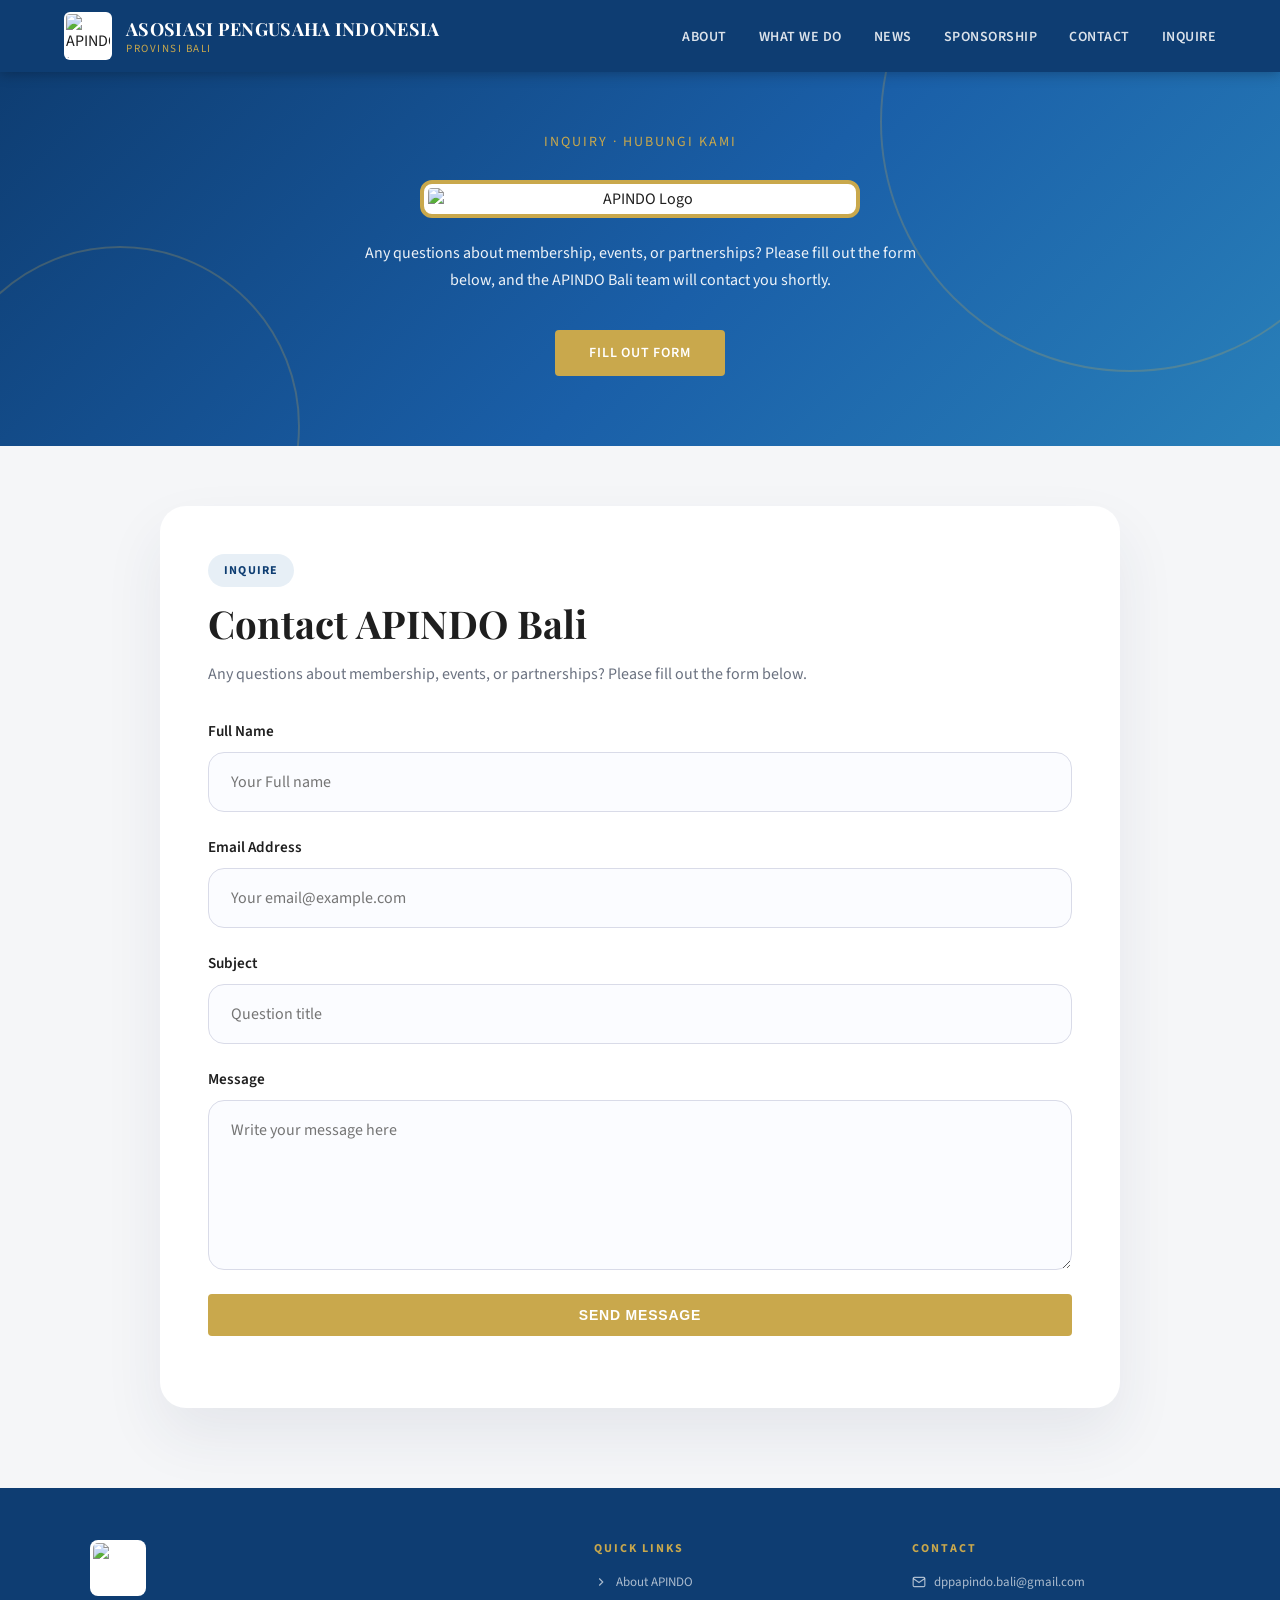
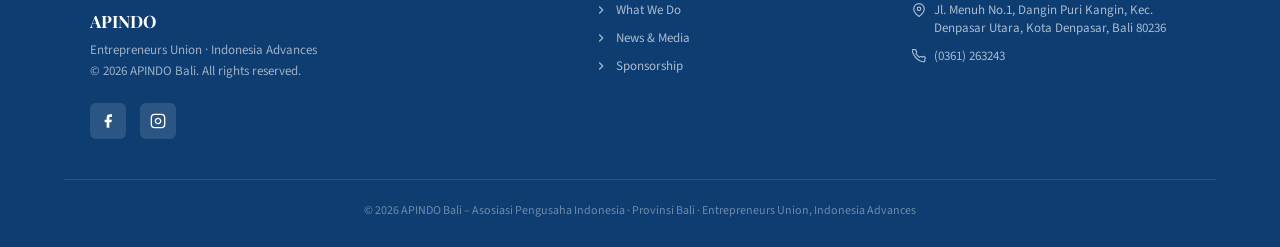
==== Inquire Page/index.html @ b88bbc5f "Copy pasted footers" ====
<!DOCTYPE html>
<html lang="id">
  <head>
    <meta charset="UTF-8" />
    <meta name="viewport" content="width=device-width, initial-scale=1.0" />
    <title>APINDO Inquiry</title>
    <link rel="preconnect" href="https://fonts.googleapis.com" />
    <link rel="preconnect" href="https://fonts.gstatic.com" crossorigin />
    <link href="https://fonts.googleapis.com/css2?family=Playfair+Display:wght@600;700&family=Source+Sans+3:wght@300;400;600&display=swap" rel="stylesheet" />
    <link rel="stylesheet" href="style.css" />
  </head>
  <body>
    <nav>
      <a href="../Landing Page/index.html" class="nav-logo">
        <img src="../Asset/logo.png" alt="APINDO Logo" class="logo-img" />
        <div class="nav-name">
          <span>ASOSIASI PENGUSAHA INDONESIA</span>
          <span>Provinsi Bali</span>
        </div>
      </a>

      <ul class="nav-links">
        <li><a href="../Landing Page/index.html#about">About</a></li>
        <li><a href="../Landing Page/index.html#what-we-do">What We Do</a></li>
        <li><a href="../Landing Page/index.html#news">News</a></li>
        <li><a href="../SponsorshipPage/index.html">Sponsorship</a></li>
        <li><a href="../Landing Page/index.html#contact">Contact</a></li>
        <li><a href="../Inquire Page/index.html">Inquire</a></li>
      </ul>

      <div class="hamburger" onclick="toggleMenu()" aria-label="Toggle menu">
        <span></span><span></span><span></span>
      </div>
    </nav>

    <div class="mobile-menu" id="mobileMenu">
      <a href="../Landing Page/index.html#about" onclick="toggleMenu()">About</a>
      <a href="../Landing Page/index.html#what-we-do" onclick="toggleMenu()">What We Do</a>
      <a href="../Landing Page/index.html#news" onclick="toggleMenu()">News</a>
      <a href="../SponsorshipPage/index.html" onclick="toggleMenu()">Sponsorship</a>
      <a href="#contact" onclick="toggleMenu()">Contact</a>
    </div>

    <section class="hero">
      <img src="../Asset/flower_corner.png" alt="" class="flower-corner flower-corner-top" />
      <img src="../Asset/flower_corner.png" alt="" class="flower-corner flower-corner-bottom" />

      <div class="hero-inner">
        <p class="tagline">Inquiry · Hubungi Kami</p>
        <img src="../Asset/fullLogo_whitebg.png" alt="APINDO Logo" class="hero-logo" />

        <p class="desc">
          Any questions about membership, events, or partnerships? Please fill out the form below,
          and the APINDO Bali team will contact you shortly.
        </p>

        <a href="#contact" class="btn btn-gold">Fill Out Form</a>
      </div>
    </section>

    <section class="contact-section" id="contact">
      <div class="contact-shell">
        <div class="contact-card">
          <p class="section-label">Inquire</p>
          <h2>Contact APINDO Bali</h2>
          <p class="intro">
            Any questions about membership, events, or partnerships? Please fill out the form below.
          </p>

          <form id="inquire-form" class="inquire-form" novalidate>
            <div class="field-row">
              <label for="full-name">Full Name</label>
              <input type="text" id="full-name" name="fullName" placeholder="Your Full name" required />
            </div>

            <div class="field-row">
              <label for="email">Email Address</label>
              <input type="email" id="email" name="email" placeholder="Your email@example.com" required />
            </div>

            <div class="field-row">
              <label for="subject">Subject</label>
              <input type="text" id="subject" name="subject" placeholder="Question title" required />
            </div>

            <div class="field-row">
              <label for="message">Message</label>
              <textarea id="message" name="message" placeholder="Write your message here" rows="6" required></textarea>
            </div>

            <button type="submit" class="btn btn-gold">Send Message</button>
            <p id="form-response" class="form-response" aria-live="polite"></p>
          </form>
        </div>
      </div>
    </section>

    <footer id="contact">
      <div class="footer-grid">
        <div class="footer-brand">
          <img src="../Asset/logo.png" alt="APINDO Logo" class="footer-logo" />
          <h3>APINDO</h3>
          <p>Entrepreneurs Union · Indonesia Advances<br />© 2026 APINDO Bali. All rights reserved.</p>
          <div class="footer-socials">
            <a class="social-btn" href="https://www.facebook.com/share/1De7yfZ5YW/?mibextid=wwXIfr" aria-label="Facebook">
              <svg width="16" height="16" fill="#fff" viewBox="0 0 24 24">
                <path d="M18 2h-3a5 5 0 00-5 5v3H7v4h3v8h4v-8h3l1-4h-4V7a1 1 0 011-1h3z"/>
              </svg>
            </a>
            <a class="social-btn" href="https://www.instagram.com/apindo_bali/" target="_blank" rel="noopener" aria-label="Instagram">
              <svg width="16" height="16" fill="none" stroke="#fff" stroke-width="2" viewBox="0 0 24 24">
                <rect x="2" y="2" width="20" height="20" rx="5" />
                <path d="M16 11.37A4 4 0 1112.63 8 4 4 0 0116 11.37z" />
                <line x1="17.5" y1="6.5" x2="17.51" y2="6.5" />
              </svg>
            </a>
          </div>
        </div>

        <div class="footer-col">
          <h4>Quick Links</h4>
          <ul>
            <li>
              <svg width="14" height="14" fill="none" stroke="currentColor" stroke-width="2" viewBox="0 0 24 24"><polyline points="9 18 15 12 9 6"/></svg>
              <a href="#about">About APINDO</a>
            </li>
            <li>
              <svg width="14" height="14" fill="none" stroke="currentColor" stroke-width="2" viewBox="0 0 24 24"><polyline points="9 18 15 12 9 6"/></svg>
              <a href="#what-we-do">What We Do</a>
            </li>
            <li>
              <svg width="14" height="14" fill="none" stroke="currentColor" stroke-width="2" viewBox="0 0 24 24"><polyline points="9 18 15 12 9 6"/></svg>
              <a href="#news">News & Media</a>
            </li>
            <li>
              <svg width="14" height="14" fill="none" stroke="currentColor" stroke-width="2" viewBox="0 0 24 24"><polyline points="9 18 15 12 9 6"/></svg>
              <a href="../SponsorshipPage/index.html">Sponsorship</a>
            </li>
          </ul>
        </div>

        <div class="footer-col">
          <h4>Contact</h4>
          <ul>
            <li>
              <svg width="14" height="14" fill="none" stroke="currentColor" stroke-width="2" viewBox="0 0 24 24">
                <path d="M4 4h16c1.1 0 2 .9 2 2v12c0 1.1-.9 2-2 2H4c-1.1 0-2-.9-2-2V6c0-1.1.9-2 2-2z"/>
                <polyline points="22,6 12,13 2,6"/>
              </svg>
              <a href="mailto:dppapindo.bali@gmail.com">dppapindo.bali@gmail.com</a>
            </li>
            <li>
              <svg width="14" height="14" fill="none" stroke="currentColor" stroke-width="2" viewBox="0 0 24 24">
                <path d="M21 10c0 7-9 13-9 13S3 17 3 10a9 9 0 0118 0z"/>
                <circle cx="12" cy="10" r="3"/>
              </svg>
              Jl. Menuh No.1, Dangin Puri Kangin, Kec. Denpasar Utara, Kota Denpasar, Bali 80236
            </li>
            <li>
              <svg width="14" height="14" fill="none" stroke="currentColor" stroke-width="2" viewBox="0 0 24 24">
                <path d="M22 16.92v3a2 2 0 01-2.18 2 19.79 19.79 0 01-8.63-3.07A19.5 19.5 0 013.07 9.81a19.79 19.79 0 01-3.07-8.68A2 2 0 012.18 1h3a2 2 0 012 1.72 12.84 12.84 0 00.7 2.81 2 2 0 01-.45 2.11L6.91 8.1a16 16 0 006 6l.62-.62a2 2 0 012.11-.45 12.84 12.84 0 002.81.7A2 2 0 0122 16.92z"/>
              </svg>
              (0361) 263243
            </li>
          </ul>
        </div>
      </div>

      <div class="footer-bottom">
        © 2026 APINDO Bali – Asosiasi Pengusaha Indonesia · Provinsi Bali · Entrepreneurs Union, Indonesia Advances
      </div>
    </footer>

    <script src="script.js"></script>
  </body>
</html>
---- Inquire Page/style.css ----
/* ── RESET & VARIABLES ── */
*, *::before, *::after { box-sizing: border-box; margin: 0; padding: 0; }

:root {
  --blue:    #1a5fa8;
  --blue-dk: #0e3d72;
  --gold:    #c9a84c;
  --bg:      #ffffff;
  --gray:    #f5f6f8;
  --text:    #1e1e1e;
  --muted:   #6b7280;
  --nav-h:   72px;
}

html { scroll-behavior: smooth; }

body {
  font-family: 'Source Sans 3', sans-serif;
  color: var(--text);
  background: var(--bg);
  overflow-x: hidden;
}

img { display: block; width: 100%; height: auto; }
a { text-decoration: none; color: inherit; }

/* ── NAVBAR ── */
nav {
  position: sticky;
  top: 0;
  z-index: 100;
  background: var(--blue-dk);
  height: var(--nav-h);
  display: flex;
  align-items: center;
  justify-content: space-between;
  padding: 0 5%;
  box-shadow: 0 2px 12px rgba(0,0,0,.25);
}

.nav-logo {
  display: flex;
  align-items: center;
  gap: 14px;
}

.logo-img {
  width: 48px;
  height: 48px;
  background: #fff;
  border-radius: 6px;
  object-fit: contain;
  padding: 2px;
}

.nav-name {
  display: flex;
  flex-direction: column;
}

.nav-name span:first-child {
  font-family: 'Playfair Display', serif;
  font-size: 18px;
  font-weight: 700;
  color: #fff;
  letter-spacing: .3px;
}

.nav-name span:last-child {
  font-size: 11px;
  color: var(--gold);
  letter-spacing: 1.5px;
  text-transform: uppercase;
}

.nav-links {
  display: flex;
  gap: 32px;
  list-style: none;
}

.nav-links a {
  color: rgba(255,255,255,.85);
  font-size: 14px;
  font-weight: 600;
  letter-spacing: .5px;
  text-transform: uppercase;
  transition: color .2s;
}

.nav-links a:hover { color: var(--gold); }

.hamburger {
  display: none;
  flex-direction: column;
  gap: 5px;
  cursor: pointer;
  padding: 6px;
}

.hamburger span {
  display: block;
  width: 24px;
  height: 2px;
  background: #fff;
  border-radius: 2px;
  transition: .3s;
}

.mobile-menu {
  display: none;
  flex-direction: column;
  gap: 16px;
  padding: 16px 5%;
  background: var(--blue-dk);
}

.mobile-menu a {
  color: #fff;
  font-weight: 600;
  text-transform: uppercase;
}

.mobile-menu.open { display: flex; }

/* ── HERO / HEADER BANNER ── */
.hero {
  background: linear-gradient(135deg, var(--blue-dk) 0%, var(--blue) 55%, #2980b9 100%);
  padding: 60px 5% 70px;
  text-align: center;
  position: relative;
  overflow: hidden;
}

.hero::before, .hero::after {
  content: '';
  position: absolute;
  border-radius: 50%;
  border: 2px solid rgba(201,168,76,.25);
}

.hero::before {
  width: 500px;
  height: 500px;
  top: -200px;
  right: -100px;
  animation: hero-ring-float 7s ease-in-out infinite;
}

.hero::after {
  width: 360px;
  height: 360px;
  bottom: -160px;
  left: -60px;
  animation: hero-ring-pulse 6s ease-in-out infinite;
}

.hero-inner {
  position: relative;
  z-index: 1;
  max-width: 700px;
  margin: 0 auto;
}

.flower-corner {
  position: absolute;
  width: 300px;
  pointer-events: none;
  opacity: 0.85;
}

.flower-corner-top { top: -20px; left: -20px; }

.flower-corner-bottom {
  bottom: -20px;
  right: -20px;
  transform: rotate(180deg);
}

.hero-logo {
  width: 440px;
  max-width: 100%;
  height: auto;
  background: #fff;
  border: 4px solid var(--gold);
  border-radius: 12px;
  object-fit: contain;
  padding: 4px;
  margin: 0 auto 22px;
}

.hero p.tagline {
  font-size: 14px;
  color: var(--gold);
  letter-spacing: 2px;
  text-transform: uppercase;
  margin-bottom: 28px;
}

.hero p.desc {
  font-size: 16px;
  color: rgba(255,255,255,.92);
  line-height: 1.7;
  max-width: 580px;
  margin: 0 auto 36px;
}

.btn {
  display: inline-block;
  padding: 13px 34px;
  border-radius: 4px;
  font-size: 14px;
  font-weight: 600;
  letter-spacing: .8px;
  text-transform: uppercase;
  transition: all .22s;
  cursor: pointer;
  border: none;
}

.btn-gold {
  background: var(--gold);
  color: #fff;
}

.btn-gold:hover {
  background: #a8853a;
  transform: translateY(-2px);
  box-shadow: 0 6px 18px rgba(0,0,0,.2);
}

/* ── CONTACT FORM SECTION ── */
.contact-section {
  padding: 60px 5% 80px;
  background: var(--gray);
}

.contact-shell {
  max-width: 960px;
  margin: 0 auto;
}

.contact-card {
  background: #fff;
  border-radius: 26px;
  box-shadow: 0 28px 60px rgba(32, 54, 89, 0.08);
  padding: 48px;
}

.section-label {
  display: inline-flex;
  padding: 8px 16px;
  border-radius: 999px;
  background: rgba(26,95,168,.1);
  color: var(--blue-dk);
  font-size: 12px;
  font-weight: 700;
  letter-spacing: .1em;
  text-transform: uppercase;
  margin-bottom: 16px;
}

.contact-card h2 {
  font-family: 'Playfair Display', serif;
  font-size: clamp(2rem, 3vw, 2.75rem);
  margin-bottom: 16px;
  line-height: 1.05;
}

.intro {
  max-width: 680px;
  color: var(--muted);
  line-height: 1.75;
  margin-bottom: 32px;
}

.inquire-form {
  display: grid;
  gap: 24px;
}

.field-row {
  display: grid;
  gap: 10px;
}

.inquire-form label {
  font-size: 0.95rem;
  font-weight: 600;
  color: var(--text);
}

.inquire-form input,
.inquire-form textarea {
  width: 100%;
  border: 1px solid #d9dbe8;
  border-radius: 16px;
  padding: 18px 22px;
  font: inherit;
  color: var(--text);
  background: #fbfcff;
}

.inquire-form input:focus,
.inquire-form textarea:focus {
  outline: none;
  border-color: var(--blue);
  box-shadow: 0 0 0 4px rgba(26,95,168,.12);
}

.inquire-form textarea {
  min-height: 170px;
  resize: vertical;
}

.form-response {
  font-size: 0.95rem;
}

.form-response.success { color: #0f6f3d; }

.form-response.error { color: #b02a37; }

footer {
  background: #11284d;
  color: #fff;
  padding: 32px 5% 36px;
}

.footer-inner {
  max-width: 960px;
  margin: 0 auto;
  display: flex;
  align-items: center;
  gap: 22px;
}

.footer-logo {
  width: 56px;
  height: 56px;
  background: #fff;
  border-radius: 8px;
  object-fit: contain;
  padding: 3px;
}

footer h3 {
  margin-bottom: 8px;
  font-size: 1.15rem;
}

footer p { color: rgba(255,255,255,.72); line-height: 1.7; }

@media (max-width: 840px) {
  nav { padding: 0 4%; }
  .nav-links { gap: 18px; }
  .hero { padding: 50px 4% 60px; }
  .hero::before { width: 420px; height: 420px; top: -180px; right: -90px; }
  .hero::after { width: 300px; height: 300px; bottom: -140px; left: -50px; }
  .footer-inner { flex-direction: column; align-items: flex-start; }
}

@media (max-width: 720px) {
  .hamburger { display: flex; }
  .nav-links { display: none; }
  .hero { padding: 44px 4% 50px; }
  .hero p.desc { font-size: 15px; }
  .hero-logo { width: 100%; max-width: 360px; }
  .contact-card { padding: 30px 22px; }
  .btn { width: 100%; text-align: center; }
  .contact-section { padding: 40px 4% 60px; }
}

@keyframes hero-ring-float {
  0%, 100% { transform: translateY(0) scale(1); }
  50% { transform: translateY(12px) scale(1.02); }
}

@keyframes hero-ring-pulse {
  0%, 100% { transform: scale(1); opacity: .85; }
  50% { transform: scale(1.04); opacity: .7; }
}

footer {
  background: var(--blue-dk);
  color: rgba(255,255,255,.75);
  padding: 52px 5% 28px;
}

.footer-grid {
  display: grid;
  grid-template-columns: 2fr 1.2fr 1.2fr;
  gap: 40px;
  max-width: 1100px;
  margin: 0 auto 40px;
}

.footer-brand .logo-badge {
  margin-bottom: 14px;
}

.footer-brand h3 {
  font-family: 'Playfair Display', serif;
  font-size: 17px;
  color: #fff;
  margin-bottom: 8px;
}

.footer-brand p {
  font-size: 13px;
  line-height: 1.65;
  color: rgba(255,255,255,.6);
  max-width: 280px;
}

.footer-col h4 {
  font-size: 12px;
  font-weight: 700;
  letter-spacing: 2px;
  text-transform: uppercase;
  color: var(--gold);
  margin-bottom: 16px;
}

.footer-col ul { list-style: none; }

.footer-col ul li {
  font-size: 13px;
  margin-bottom: 10px;
  color: rgba(255,255,255,.65);
  display: flex;
  align-items: flex-start;
  gap: 8px;
}

.footer-col ul li svg { flex-shrink: 0; margin-top: 2px; }

.footer-socials {
  display: flex;
  gap: 14px;
  margin-top: 20px;
}

.social-btn {
  width: 36px;
  height: 36px;
  background: rgba(255,255,255,.12);
  border-radius: 6px;
  display: flex;
  align-items: center;
  justify-content: center;
  transition: background .2s;
  cursor: pointer;
}

.social-btn:hover { background: var(--gold); }

.footer-bottom {
  border-top: 1px solid rgba(255,255,255,.12);
  padding-top: 22px;
  text-align: center;
  font-size: 12px;
  color: rgba(255,255,255,.4);
}

.footer-logo {
  width: 56px;
  height: 56px;
  background: #fff;
  
  border-radius: 8px;
  object-fit: contain;
  padding: 3px;
  margin-bottom: 14px;
}
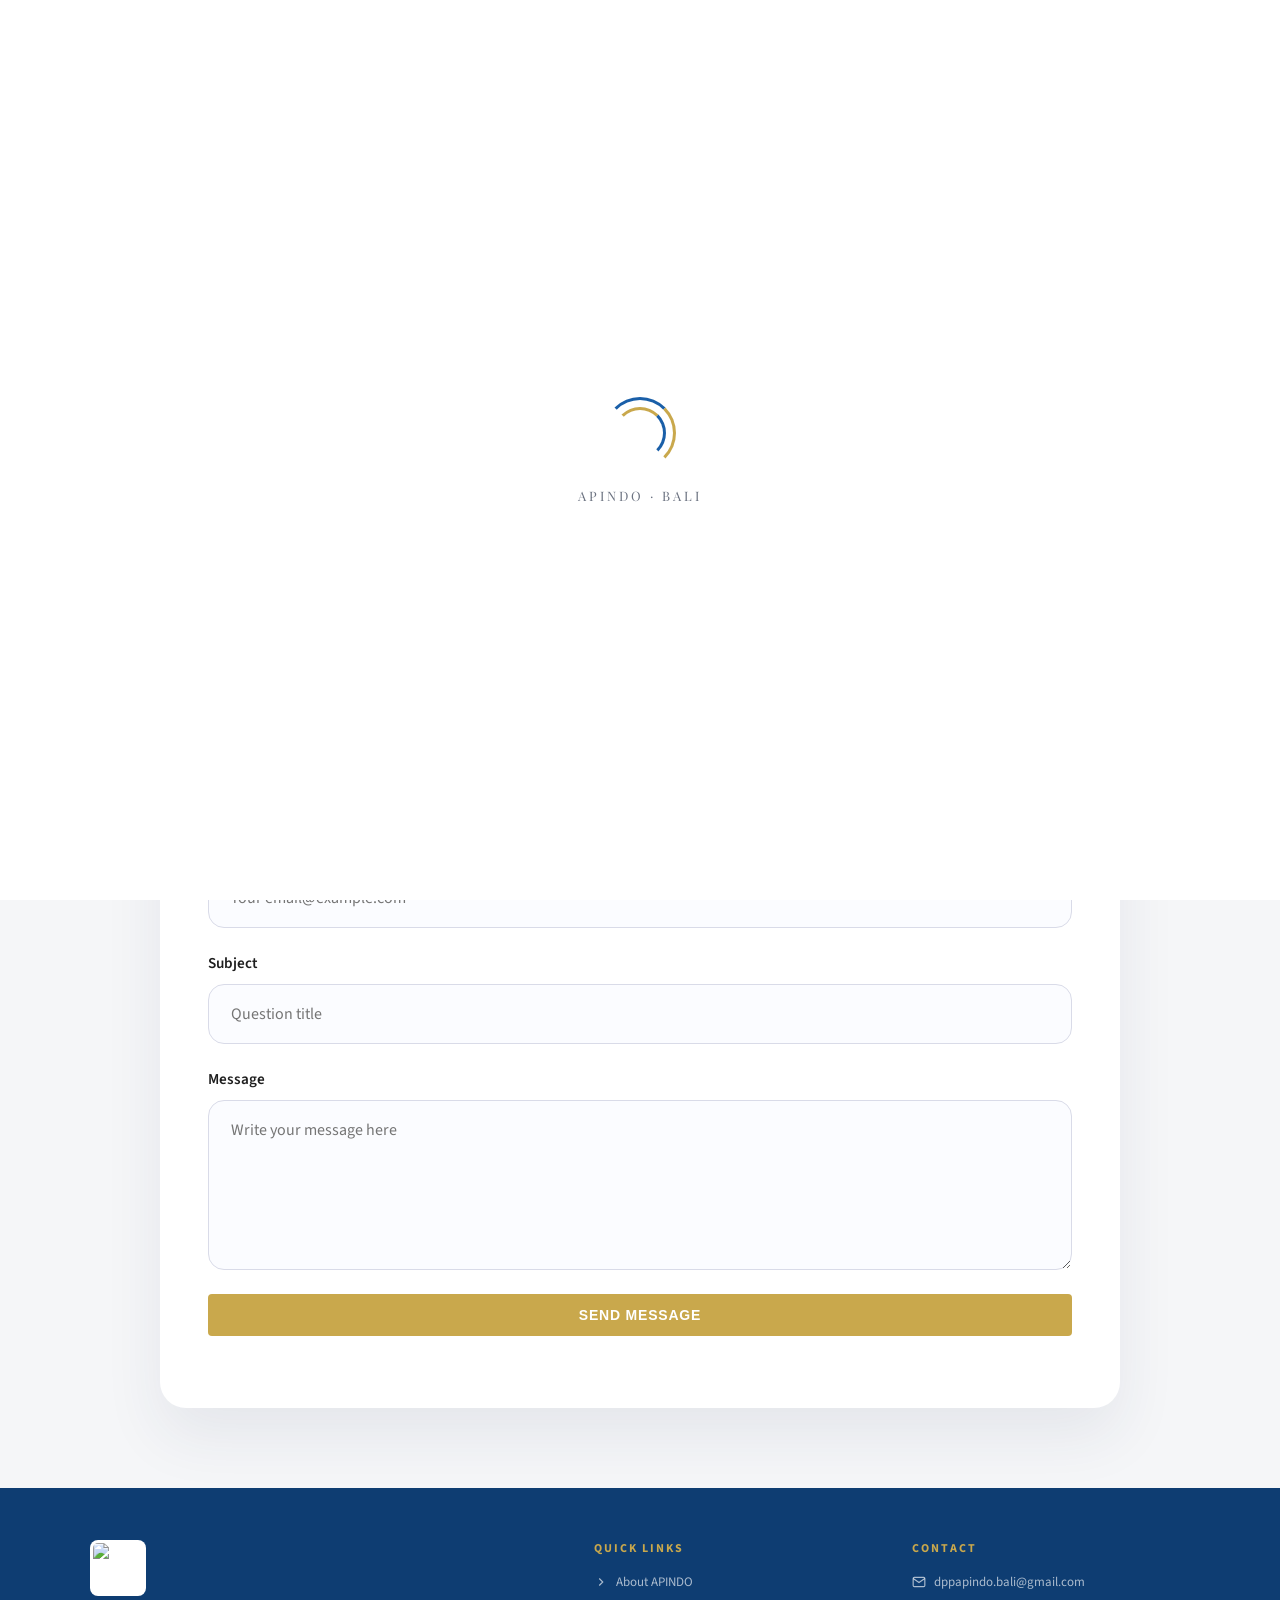
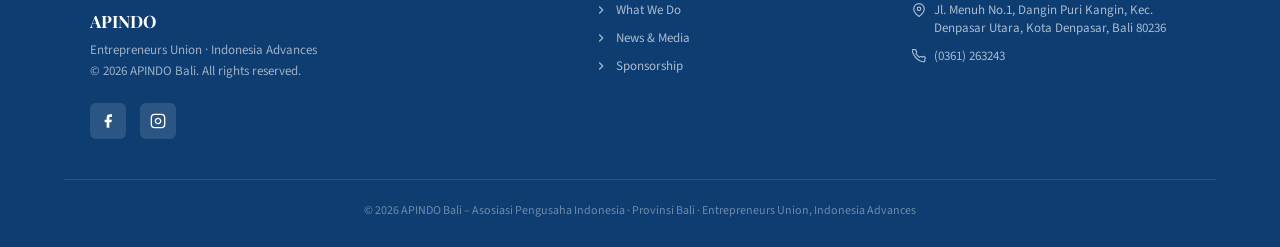
==== commit 4a809d17: "Add loader to inquire page, fix sponsorship" ====
--- a/Inquire Page/index.html
+++ b/Inquire Page/index.html
@@ -3,6 +3,7 @@
   <head>
     <meta charset="UTF-8" />
     <meta name="viewport" content="width=device-width, initial-scale=1.0" />
+    <meta name="robots" content="noindex, nofollow">
     <title>APINDO Inquiry</title>
     <link rel="preconnect" href="https://fonts.googleapis.com" />
     <link rel="preconnect" href="https://fonts.gstatic.com" crossorigin />
@@ -10,6 +11,15 @@
     <link rel="stylesheet" href="style.css" />
   </head>
   <body>
+
+  <div class="page-loader" id="pageLoader">
+    <div class="loader-logo">
+      <div class="loader-ring"></div>
+      <div class="loader-ring loader-ring--2"></div>
+    </div>
+    <p class="loader-text">APINDO · Bali</p>
+  </div>
+
     <nav>
       <a href="../Landing Page/index.html" class="nav-logo">
         <img src="../Asset/logo.png" alt="APINDO Logo" class="logo-img" />
--- a/Inquire Page/style.css
+++ b/Inquire Page/style.css
@@ -1,4 +1,3 @@
-/* ── RESET & VARIABLES ── */
 *, *::before, *::after { box-sizing: border-box; margin: 0; padding: 0; }
 
 :root {
@@ -24,7 +23,45 @@
 img { display: block; width: 100%; height: auto; }
 a { text-decoration: none; color: inherit; }
 
-/* ── NAVBAR ── */
+.page-loader {
+  position: fixed;
+  inset: 0;
+  z-index: 99999;
+  background: #fff;
+  display: flex;
+  flex-direction: column;
+  align-items: center;
+  justify-content: center;
+  gap: 18px;
+  transition: opacity .45s ease, visibility .45s ease;
+}
+.page-loader.hidden { opacity: 0; visibility: hidden; pointer-events: none; }
+.loader-logo { position: relative; width: 72px; height: 72px; }
+.loader-ring {
+  position: absolute;
+  inset: 0;
+  border-radius: 50%;
+  border: 3px solid transparent;
+  border-top-color: #1a5fa8;
+  border-right-color: #c9a84c;
+  animation: loader-spin 1s cubic-bezier(.6,.15,.4,.85) infinite;
+}
+.loader-ring--2 {
+  inset: 10px;
+  border-top-color: #c9a84c;
+  border-right-color: #1a5fa8;
+  animation-direction: reverse;
+  animation-duration: .75s;
+}
+.loader-text {
+  font-family: 'Playfair Display', serif;
+  font-size: 13px;
+  letter-spacing: 3px;
+  text-transform: uppercase;
+  color: #6b7280;
+}
+@keyframes loader-spin { to { transform: rotate(360deg); } }
+
 nav {
   position: sticky;
   top: 0;
@@ -123,7 +160,6 @@
 
 .mobile-menu.open { display: flex; }
 
-/* ── HERO / HEADER BANNER ── */
 .hero {
   background: linear-gradient(135deg, var(--blue-dk) 0%, var(--blue) 55%, #2980b9 100%);
   padding: 60px 5% 70px;
@@ -229,7 +265,6 @@
   box-shadow: 0 6px 18px rgba(0,0,0,.2);
 }
 
-/* ── CONTACT FORM SECTION ── */
 .contact-section {
   padding: 60px 5% 80px;
   background: var(--gray);
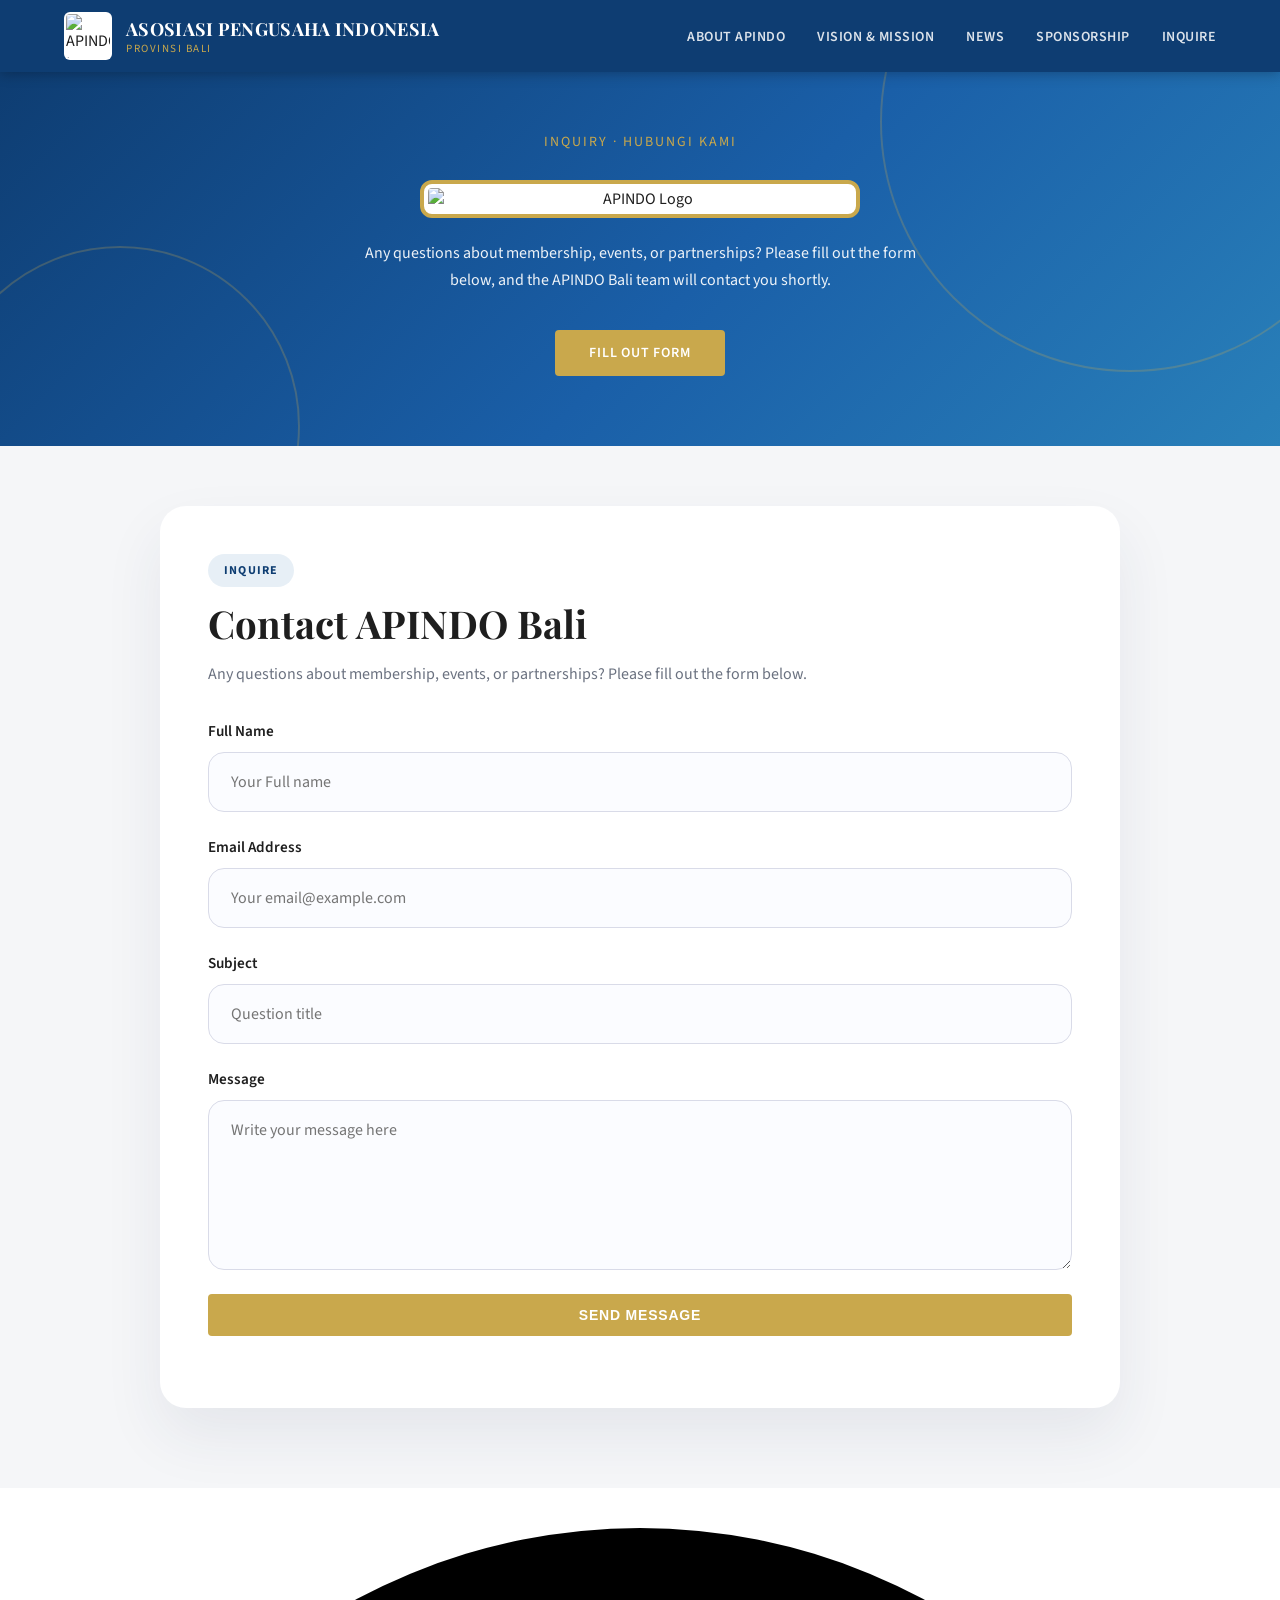
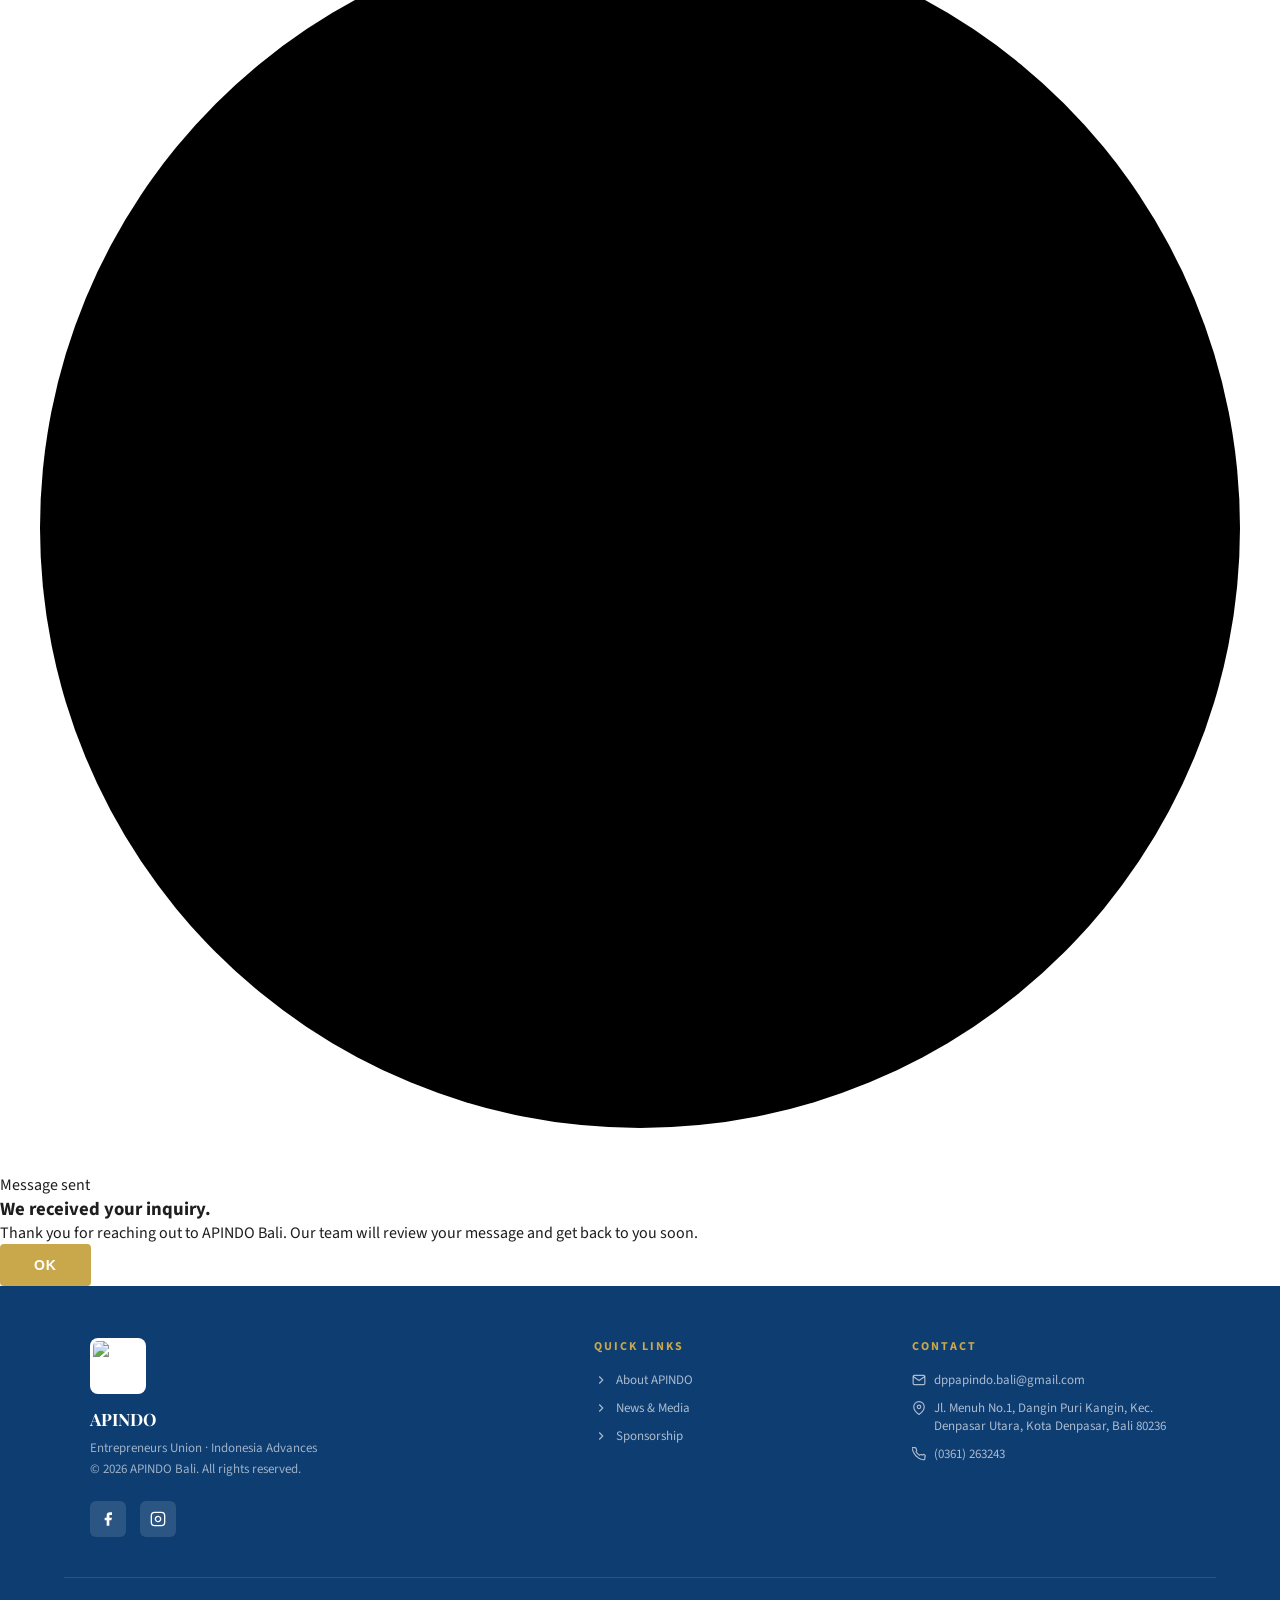
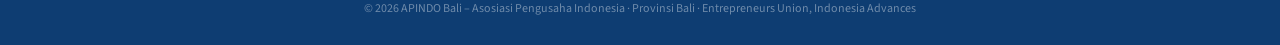
==== commit bb7efb4e: "nav bar edit" ====
--- a/Inquire Page/index.html
+++ b/Inquire Page/index.html
@@ -30,11 +30,10 @@
       </a>
 
       <ul class="nav-links">
-        <li><a href="../Landing Page/index.html#about">About</a></li>
-        <li><a href="../Landing Page/index.html#what-we-do">What We Do</a></li>
-        <li><a href="../Landing Page/index.html#news">News</a></li>
+        <li><a href="../Landing%20Page/index.html#what-we-do">About APINDO</a></li>
+        <li><a href="../Landing%20Page/index.html#vismis">Vision & Mission</a></li>
+        <li><a href="../Landing%20Page/index.html#news">News</a></li>
         <li><a href="../SponsorshipPage/index.html">Sponsorship</a></li>
-        <li><a href="../Landing Page/index.html#contact">Contact</a></li>
         <li><a href="../Inquire Page/index.html">Inquire</a></li>
       </ul>
 
@@ -44,11 +43,12 @@
     </nav>
 
     <div class="mobile-menu" id="mobileMenu">
-      <a href="../Landing Page/index.html#about" onclick="toggleMenu()">About</a>
-      <a href="../Landing Page/index.html#what-we-do" onclick="toggleMenu()">What We Do</a>
+      
+      <a href="../Landing Page/index.html#what-we-do" onclick="toggleMenu()">About APINDO</a>
+      <a href="../Landing Page/index.html#vismis" onclick="toggleMenu()">Vision & Mission</a>
       <a href="../Landing Page/index.html#news" onclick="toggleMenu()">News</a>
       <a href="../SponsorshipPage/index.html" onclick="toggleMenu()">Sponsorship</a>
-      <a href="#contact" onclick="toggleMenu()">Contact</a>
+      <a href="../Inquire Page/index.html" onclick="toggleMenu()">Inquire</a>
     </div>
 
     <section class="hero">
@@ -104,6 +104,41 @@
         </div>
       </div>
     </section>
+
+    <div
+      class="success-modal"
+      id="successModal"
+      aria-hidden="true"
+    >
+      <div class="success-modal__backdrop" data-modal-close></div>
+      <div
+        class="success-modal__dialog"
+        role="dialog"
+        aria-modal="true"
+        aria-labelledby="successModalTitle"
+        aria-describedby="successModalMessage"
+      >
+        <div class="success-modal__badge" aria-hidden="true">
+          <svg viewBox="0 0 64 64" class="success-modal__icon">
+            <circle cx="32" cy="32" r="30" pathLength="100"></circle>
+            <path d="M19 33.5 28 42.5 45 24.5" pathLength="100"></path>
+          </svg>
+        </div>
+        <p class="success-modal__eyebrow">Message sent</p>
+        <h3 id="successModalTitle">We received your inquiry.</h3>
+        <p id="successModalMessage" class="success-modal__message">
+          Thank you for reaching out to APINDO Bali. Our team will review your
+          message and get back to you soon.
+        </p>
+        <button
+          type="button"
+          class="btn btn-gold success-modal__button"
+          data-modal-close
+        >
+          OK
+        </button>
+      </div>
+    </div>
 
     <footer id="contact">
       <div class="footer-grid">
@@ -132,11 +167,7 @@
           <ul>
             <li>
               <svg width="14" height="14" fill="none" stroke="currentColor" stroke-width="2" viewBox="0 0 24 24"><polyline points="9 18 15 12 9 6"/></svg>
-              <a href="#about">About APINDO</a>
-            </li>
-            <li>
-              <svg width="14" height="14" fill="none" stroke="currentColor" stroke-width="2" viewBox="0 0 24 24"><polyline points="9 18 15 12 9 6"/></svg>
-              <a href="#what-we-do">What We Do</a>
+              <a href="#what-we-do">About APINDO</a>
             </li>
             <li>
               <svg width="14" height="14" fill="none" stroke="currentColor" stroke-width="2" viewBox="0 0 24 24"><polyline points="9 18 15 12 9 6"/></svg>
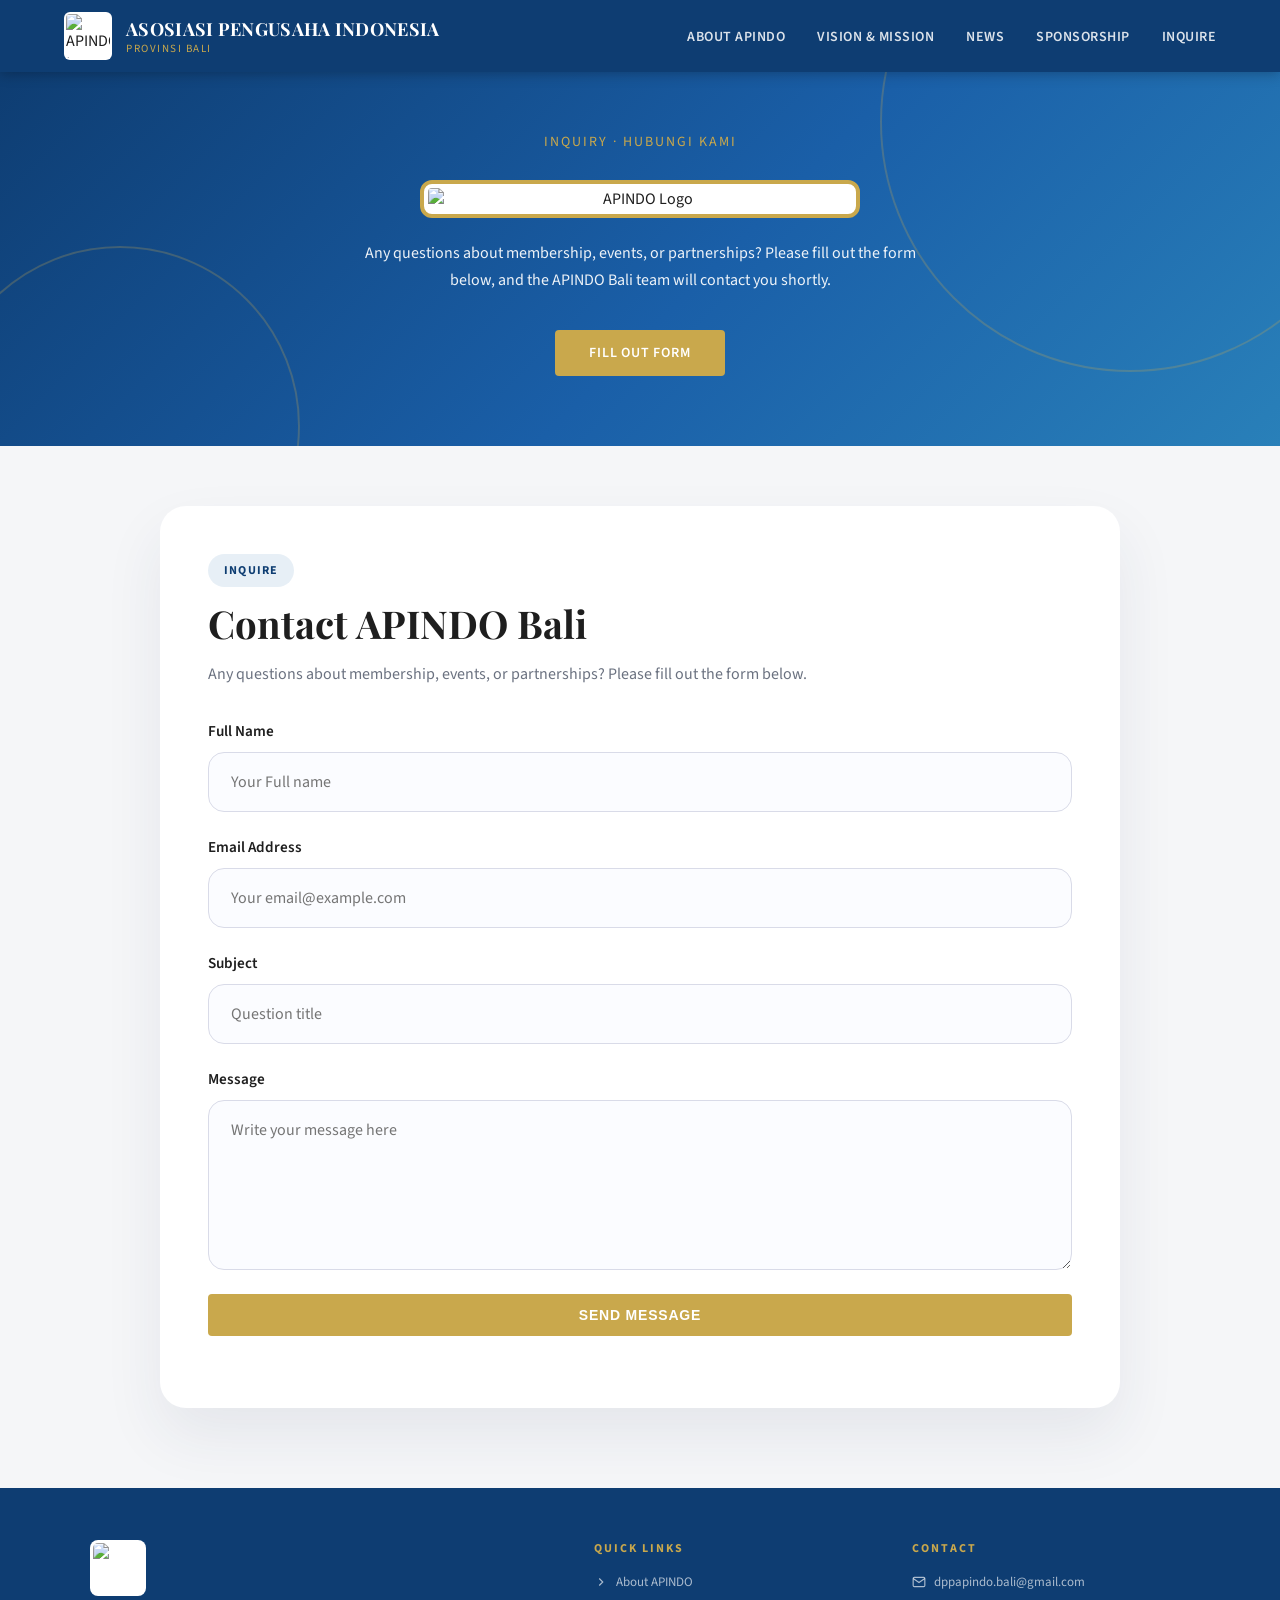
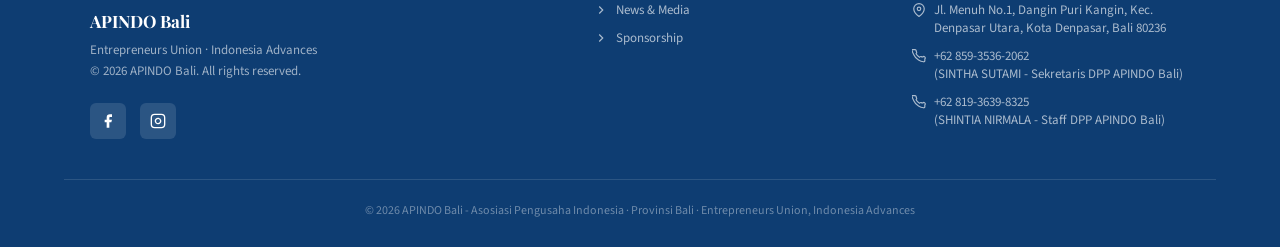
==== commit 06df5305: "favicon + clean up code + fix blurry image + update contacts" ====
--- a/Inquire Page/index.html
+++ b/Inquire Page/index.html
@@ -1,24 +1,27 @@
-<!DOCTYPE html>
+<!doctype html>
 <html lang="id">
   <head>
     <meta charset="UTF-8" />
     <meta name="viewport" content="width=device-width, initial-scale=1.0" />
-    <meta name="robots" content="noindex, nofollow">
+    <meta name="robots" content="noindex, nofollow" />
     <title>APINDO Inquiry</title>
     <link rel="preconnect" href="https://fonts.googleapis.com" />
     <link rel="preconnect" href="https://fonts.gstatic.com" crossorigin />
-    <link href="https://fonts.googleapis.com/css2?family=Playfair+Display:wght@600;700&family=Source+Sans+3:wght@300;400;600&display=swap" rel="stylesheet" />
+    <link
+      href="https://fonts.googleapis.com/css2?family=Playfair+Display:wght@600;700&family=Source+Sans+3:wght@300;400;600&display=swap"
+      rel="stylesheet"
+    />
+    <link rel="icon" type="image/png" href="../Asset/logo.png" />
     <link rel="stylesheet" href="style.css" />
   </head>
   <body>
-
-  <div class="page-loader" id="pageLoader">
-    <div class="loader-logo">
-      <div class="loader-ring"></div>
-      <div class="loader-ring loader-ring--2"></div>
+    <div class="page-loader" id="pageLoader">
+      <div class="loader-logo">
+        <div class="loader-ring"></div>
+        <div class="loader-ring loader-ring--2"></div>
+      </div>
+      <p class="loader-text">APINDO · Bali</p>
     </div>
-    <p class="loader-text">APINDO · Bali</p>
-  </div>
 
     <nav>
       <a href="../Landing Page/index.html" class="nav-logo">
@@ -30,8 +33,12 @@
       </a>
 
       <ul class="nav-links">
-        <li><a href="../Landing%20Page/index.html#what-we-do">About APINDO</a></li>
-        <li><a href="../Landing%20Page/index.html#vismis">Vision & Mission</a></li>
+        <li>
+          <a href="../Landing%20Page/index.html#what-we-do">About APINDO</a>
+        </li>
+        <li>
+          <a href="../Landing%20Page/index.html#vismis">Vision & Mission</a>
+        </li>
         <li><a href="../Landing%20Page/index.html#news">News</a></li>
         <li><a href="../SponsorshipPage/index.html">Sponsorship</a></li>
         <li><a href="../Inquire Page/index.html">Inquire</a></li>
@@ -43,25 +50,42 @@
     </nav>
 
     <div class="mobile-menu" id="mobileMenu">
-      
-      <a href="../Landing Page/index.html#what-we-do" onclick="toggleMenu()">About APINDO</a>
-      <a href="../Landing Page/index.html#vismis" onclick="toggleMenu()">Vision & Mission</a>
+      <a href="../Landing Page/index.html#what-we-do" onclick="toggleMenu()"
+        >About APINDO</a
+      >
+      <a href="../Landing Page/index.html#vismis" onclick="toggleMenu()"
+        >Vision & Mission</a
+      >
       <a href="../Landing Page/index.html#news" onclick="toggleMenu()">News</a>
-      <a href="../SponsorshipPage/index.html" onclick="toggleMenu()">Sponsorship</a>
+      <a href="../SponsorshipPage/index.html" onclick="toggleMenu()"
+        >Sponsorship</a
+      >
       <a href="../Inquire Page/index.html" onclick="toggleMenu()">Inquire</a>
     </div>
 
     <section class="hero">
-      <img src="../Asset/flower_corner.png" alt="" class="flower-corner flower-corner-top" />
-      <img src="../Asset/flower_corner.png" alt="" class="flower-corner flower-corner-bottom" />
+      <img
+        src="../Asset/flower_corner.png"
+        alt=""
+        class="flower-corner flower-corner-top"
+      />
+      <img
+        src="../Asset/flower_corner.png"
+        alt=""
+        class="flower-corner flower-corner-bottom"
+      />
 
       <div class="hero-inner">
         <p class="tagline">Inquiry · Hubungi Kami</p>
-        <img src="../Asset/fullLogo_whitebg.png" alt="APINDO Logo" class="hero-logo" />
+        <img
+          src="../Asset/fullLogo_whitebg.png"
+          alt="APINDO Logo"
+          class="hero-logo"
+        />
 
         <p class="desc">
-          Any questions about membership, events, or partnerships? Please fill out the form below,
-          and the APINDO Bali team will contact you shortly.
+          Any questions about membership, events, or partnerships? Please fill
+          out the form below, and the APINDO Bali team will contact you shortly.
         </p>
 
         <a href="#contact" class="btn btn-gold">Fill Out Form</a>
@@ -74,28 +98,53 @@
           <p class="section-label">Inquire</p>
           <h2>Contact APINDO Bali</h2>
           <p class="intro">
-            Any questions about membership, events, or partnerships? Please fill out the form below.
+            Any questions about membership, events, or partnerships? Please fill
+            out the form below.
           </p>
 
           <form id="inquire-form" class="inquire-form" novalidate>
             <div class="field-row">
               <label for="full-name">Full Name</label>
-              <input type="text" id="full-name" name="fullName" placeholder="Your Full name" required />
+              <input
+                type="text"
+                id="full-name"
+                name="fullName"
+                placeholder="Your Full name"
+                required
+              />
             </div>
 
             <div class="field-row">
               <label for="email">Email Address</label>
-              <input type="email" id="email" name="email" placeholder="Your email@example.com" required />
+              <input
+                type="email"
+                id="email"
+                name="email"
+                placeholder="Your email@example.com"
+                required
+              />
             </div>
 
             <div class="field-row">
               <label for="subject">Subject</label>
-              <input type="text" id="subject" name="subject" placeholder="Question title" required />
+              <input
+                type="text"
+                id="subject"
+                name="subject"
+                placeholder="Question title"
+                required
+              />
             </div>
 
             <div class="field-row">
               <label for="message">Message</label>
-              <textarea id="message" name="message" placeholder="Write your message here" rows="6" required></textarea>
+              <textarea
+                id="message"
+                name="message"
+                placeholder="Write your message here"
+                rows="6"
+                required
+              ></textarea>
             </div>
 
             <button type="submit" class="btn btn-gold">Send Message</button>
@@ -105,11 +154,7 @@
       </div>
     </section>
 
-    <div
-      class="success-modal"
-      id="successModal"
-      aria-hidden="true"
-    >
+    <div class="success-modal" id="successModal" aria-hidden="true">
       <div class="success-modal__backdrop" data-modal-close></div>
       <div
         class="success-modal__dialog"
@@ -144,16 +189,38 @@
       <div class="footer-grid">
         <div class="footer-brand">
           <img src="../Asset/logo.png" alt="APINDO Logo" class="footer-logo" />
-          <h3>APINDO</h3>
-          <p>Entrepreneurs Union · Indonesia Advances<br />© 2026 APINDO Bali. All rights reserved.</p>
+          <h3>APINDO Bali</h3>
+          <p>
+            Entrepreneurs Union · Indonesia Advances<br />© 2026 APINDO Bali.
+            All rights reserved.
+          </p>
           <div class="footer-socials">
-            <a class="social-btn" href="https://www.facebook.com/share/1De7yfZ5YW/?mibextid=wwXIfr" aria-label="Facebook">
+            <a
+              class="social-btn"
+              href="https://www.facebook.com/share/1De7yfZ5YW/?mibextid=wwXIfr"
+              aria-label="Facebook"
+            >
               <svg width="16" height="16" fill="#fff" viewBox="0 0 24 24">
-                <path d="M18 2h-3a5 5 0 00-5 5v3H7v4h3v8h4v-8h3l1-4h-4V7a1 1 0 011-1h3z"/>
+                <path
+                  d="M18 2h-3a5 5 0 00-5 5v3H7v4h3v8h4v-8h3l1-4h-4V7a1 1 0 011-1h3z"
+                />
               </svg>
             </a>
-            <a class="social-btn" href="https://www.instagram.com/apindo_bali/" target="_blank" rel="noopener" aria-label="Instagram">
-              <svg width="16" height="16" fill="none" stroke="#fff" stroke-width="2" viewBox="0 0 24 24">
+            <a
+              class="social-btn"
+              href="https://www.instagram.com/apindo_bali/"
+              target="_blank"
+              rel="noopener"
+              aria-label="Instagram"
+            >
+              <svg
+                width="16"
+                height="16"
+                fill="none"
+                stroke="#fff"
+                stroke-width="2"
+                viewBox="0 0 24 24"
+              >
                 <rect x="2" y="2" width="20" height="20" rx="5" />
                 <path d="M16 11.37A4 4 0 1112.63 8 4 4 0 0116 11.37z" />
                 <line x1="17.5" y1="6.5" x2="17.51" y2="6.5" />
@@ -166,15 +233,42 @@
           <h4>Quick Links</h4>
           <ul>
             <li>
-              <svg width="14" height="14" fill="none" stroke="currentColor" stroke-width="2" viewBox="0 0 24 24"><polyline points="9 18 15 12 9 6"/></svg>
+              <svg
+                width="14"
+                height="14"
+                fill="none"
+                stroke="currentColor"
+                stroke-width="2"
+                viewBox="0 0 24 24"
+              >
+                <polyline points="9 18 15 12 9 6" />
+              </svg>
               <a href="#what-we-do">About APINDO</a>
             </li>
             <li>
-              <svg width="14" height="14" fill="none" stroke="currentColor" stroke-width="2" viewBox="0 0 24 24"><polyline points="9 18 15 12 9 6"/></svg>
+              <svg
+                width="14"
+                height="14"
+                fill="none"
+                stroke="currentColor"
+                stroke-width="2"
+                viewBox="0 0 24 24"
+              >
+                <polyline points="9 18 15 12 9 6" />
+              </svg>
               <a href="#news">News & Media</a>
             </li>
             <li>
-              <svg width="14" height="14" fill="none" stroke="currentColor" stroke-width="2" viewBox="0 0 24 24"><polyline points="9 18 15 12 9 6"/></svg>
+              <svg
+                width="14"
+                height="14"
+                fill="none"
+                stroke="currentColor"
+                stroke-width="2"
+                viewBox="0 0 24 24"
+              >
+                <polyline points="9 18 15 12 9 6" />
+              </svg>
               <a href="../SponsorshipPage/index.html">Sponsorship</a>
             </li>
           </ul>
@@ -184,31 +278,61 @@
           <h4>Contact</h4>
           <ul>
             <li>
+              <svg
+                width="14"
+                height="14"
+                fill="none"
+                stroke="currentColor"
+                stroke-width="2"
+                viewBox="0 0 24 24"
+              >
+                <path
+                  d="M4 4h16c1.1 0 2 .9 2 2v12c0 1.1-.9 2-2 2H4c-1.1 0-2-.9-2-2V6c0-1.1.9-2 2-2z"
+                />
+                <polyline points="22,6 12,13 2,6" />
+              </svg>
+              <a href="mailto:dppapindo.bali@gmail.com"
+                >dppapindo.bali@gmail.com</a
+              >
+            </li>
+            <li>
+              <svg
+                width="14"
+                height="14"
+                fill="none"
+                stroke="currentColor"
+                stroke-width="2"
+                viewBox="0 0 24 24"
+              >
+                <path d="M21 10c0 7-9 13-9 13S3 17 3 10a9 9 0 0118 0z" />
+                <circle cx="12" cy="10" r="3" />
+              </svg>
+              Jl. Menuh No.1, Dangin Puri Kangin, Kec. Denpasar Utara, Kota
+              Denpasar, Bali 80236
+            </li>
+            <li>
               <svg width="14" height="14" fill="none" stroke="currentColor" stroke-width="2" viewBox="0 0 24 24">
-                <path d="M4 4h16c1.1 0 2 .9 2 2v12c0 1.1-.9 2-2 2H4c-1.1 0-2-.9-2-2V6c0-1.1.9-2 2-2z"/>
-                <polyline points="22,6 12,13 2,6"/>
-              </svg>
-              <a href="mailto:dppapindo.bali@gmail.com">dppapindo.bali@gmail.com</a>
+                <path d="M22 16.92v3a2 2 0 01-2.18 2 19.79 19.79 0 01-8.63-3.07A19.5 19.5 0 
+                013.07 9.81a19.79 19.79 0 01-3.07-8.68A2 2 0 012.18 1h3a2 2 0 012 1.72 12.84 12.84 0 00.7 2.81 2 2 0 
+                01-.45 2.11L6.91 8.1a16 16 0 006 6l.62-.62a2 2 0 012.11-.45 12.84 12.84 0 002.81.7A2 2 0 0122 16.92z"/>
+              </svg>
+              +62 859-3536-2062 <br>(SINTHA SUTAMI - Sekretaris DPP APINDO Bali)
             </li>
             <li>
               <svg width="14" height="14" fill="none" stroke="currentColor" stroke-width="2" viewBox="0 0 24 24">
-                <path d="M21 10c0 7-9 13-9 13S3 17 3 10a9 9 0 0118 0z"/>
-                <circle cx="12" cy="10" r="3"/>
-              </svg>
-              Jl. Menuh No.1, Dangin Puri Kangin, Kec. Denpasar Utara, Kota Denpasar, Bali 80236
-            </li>
-            <li>
-              <svg width="14" height="14" fill="none" stroke="currentColor" stroke-width="2" viewBox="0 0 24 24">
-                <path d="M22 16.92v3a2 2 0 01-2.18 2 19.79 19.79 0 01-8.63-3.07A19.5 19.5 0 013.07 9.81a19.79 19.79 0 01-3.07-8.68A2 2 0 012.18 1h3a2 2 0 012 1.72 12.84 12.84 0 00.7 2.81 2 2 0 01-.45 2.11L6.91 8.1a16 16 0 006 6l.62-.62a2 2 0 012.11-.45 12.84 12.84 0 002.81.7A2 2 0 0122 16.92z"/>
-              </svg>
-              (0361) 263243
+                <path d="M22 16.92v3a2 2 0 01-2.18 2 19.79 19.79 0 01-8.63-3.07A19.5 19.5 0 
+                013.07 9.81a19.79 19.79 0 01-3.07-8.68A2 2 0 012.18 1h3a2 2 0 012 1.72 12.84 12.84 0 00.7 2.81 2 2 0 
+                01-.45 2.11L6.91 8.1a16 16 0 006 6l.62-.62a2 2 0 012.11-.45 12.84 12.84 0 002.81.7A2 2 0 0122 16.92z"/>
+              </svg>
+              +62 819-3639-8325 <br>(SHINTIA NIRMALA - Staff DPP APINDO Bali)
             </li>
           </ul>
         </div>
       </div>
 
       <div class="footer-bottom">
-        © 2026 APINDO Bali – Asosiasi Pengusaha Indonesia · Provinsi Bali · Entrepreneurs Union, Indonesia Advances
+        © 2026 APINDO Bali - Asosiasi Pengusaha Indonesia · Provinsi Bali ·
+        Entrepreneurs Union, Indonesia Advances
       </div>
     </footer>
 
--- a/Inquire Page/style.css
+++ b/Inquire Page/style.css
@@ -18,6 +18,10 @@
   color: var(--text);
   background: var(--bg);
   overflow-x: hidden;
+}
+
+body.modal-open {
+  overflow: hidden;
 }
 
 img { display: block; width: 100%; height: auto; }
@@ -200,16 +204,19 @@
 
 .flower-corner {
   position: absolute;
-  width: 300px;
+  width: clamp(120px, 24vw, 300px);
   pointer-events: none;
   opacity: 0.85;
 }
 
-.flower-corner-top { top: -20px; left: -20px; }
+.flower-corner-top {
+  top: clamp(-20px, -2vw, -10px);
+  left: clamp(-20px, -2vw, -10px);
+}
 
 .flower-corner-bottom {
-  bottom: -20px;
-  right: -20px;
+  bottom: clamp(-20px, -2vw, -10px);
+  right: clamp(-20px, -2vw, -10px);
   transform: rotate(180deg);
 }
 
@@ -356,6 +363,153 @@
 
 .form-response.error { color: #b02a37; }
 
+.success-modal {
+  position: fixed;
+  inset: 0;
+  z-index: 300;
+  display: grid;
+  place-items: center;
+  padding: 24px;
+  opacity: 0;
+  visibility: hidden;
+  pointer-events: none;
+  transition: opacity 0.35s ease, visibility 0.35s ease;
+}
+
+.success-modal.is-open {
+  opacity: 1;
+  visibility: visible;
+  pointer-events: auto;
+}
+
+.success-modal__backdrop {
+  position: absolute;
+  inset: 0;
+  background:
+    radial-gradient(circle at top, rgba(201, 168, 76, 0.18), transparent 34%),
+    rgba(14, 61, 114, 0.54);
+  backdrop-filter: blur(8px);
+}
+
+.success-modal__dialog {
+  position: relative;
+  width: min(100%, 500px);
+  padding: 88px 34px 34px;
+  border-radius: 30px;
+  background:
+    linear-gradient(180deg, rgba(255, 255, 255, 0.98), rgba(245, 246, 248, 0.98)),
+    #fff;
+  box-shadow: 0 30px 70px rgba(10, 35, 67, 0.28);
+  text-align: center;
+  transform: translateY(26px) scale(0.94);
+  opacity: 0;
+  transition: transform 0.45s cubic-bezier(.2, .9, .2, 1), opacity 0.35s ease;
+  overflow: visible;
+}
+
+.success-modal__dialog::before,
+.success-modal__dialog::after {
+  content: '';
+  position: absolute;
+  border-radius: 50%;
+  pointer-events: none;
+}
+
+.success-modal__dialog::before {
+  width: 190px;
+  height: 190px;
+  top: -94px;
+  right: -34px;
+  background: radial-gradient(circle, rgba(201, 168, 76, 0.24), transparent 68%);
+}
+
+.success-modal__dialog::after {
+  width: 150px;
+  height: 150px;
+  bottom: -76px;
+  left: -28px;
+  background: radial-gradient(circle, rgba(26, 95, 168, 0.12), transparent 68%);
+}
+
+.success-modal.is-open .success-modal__dialog {
+  transform: translateY(0) scale(1);
+  opacity: 1;
+}
+
+.success-modal__badge {
+  position: absolute;
+  top: -42px;
+  left: 50%;
+  transform: translateX(-50%);
+  width: 116px;
+  height: 116px;
+  border-radius: 50%;
+  display: grid;
+  place-items: center;
+  background: linear-gradient(135deg, var(--gold) 0%, #dec26e 100%);
+  box-shadow:
+    0 18px 32px rgba(201, 168, 76, 0.35),
+    0 0 0 10px rgba(255, 255, 255, 0.94);
+  animation: success-badge-float 2.8s ease-in-out infinite;
+}
+
+.success-modal__icon {
+  width: 60px;
+  height: 60px;
+}
+
+.success-modal__icon circle,
+.success-modal__icon path {
+  fill: none;
+  stroke: #fff;
+  stroke-width: 4;
+  stroke-linecap: round;
+  stroke-linejoin: round;
+}
+
+.success-modal__icon circle,
+.success-modal__icon path {
+  stroke-dasharray: 100;
+  stroke-dashoffset: 100;
+}
+
+.success-modal.is-open .success-modal__icon circle {
+  animation: success-stroke 0.65s ease forwards 0.15s;
+}
+
+.success-modal.is-open .success-modal__icon path {
+  animation: success-stroke 0.45s ease forwards 0.5s;
+}
+
+.success-modal__eyebrow {
+  margin-bottom: 12px;
+  color: var(--blue);
+  font-size: 12px;
+  font-weight: 700;
+  letter-spacing: 2.6px;
+  text-transform: uppercase;
+}
+
+.success-modal h3 {
+  font-family: 'Playfair Display', serif;
+  color: var(--blue-dk);
+  font-size: clamp(30px, 4vw, 40px);
+  line-height: 1.08;
+  margin-bottom: 14px;
+}
+
+.success-modal__message {
+  color: var(--muted);
+  font-size: 17px;
+  line-height: 1.7;
+  margin: 0 auto 26px;
+  max-width: 34ch;
+}
+
+.success-modal__button {
+  min-width: 180px;
+}
+
 footer {
   background: #11284d;
   color: #fff;
@@ -404,6 +558,21 @@
   .contact-card { padding: 30px 22px; }
   .btn { width: 100%; text-align: center; }
   .contact-section { padding: 40px 4% 60px; }
+
+  .success-modal__dialog {
+    padding: 78px 22px 24px;
+    border-radius: 24px;
+  }
+
+  .success-modal__badge {
+    width: 98px;
+    height: 98px;
+    top: -36px;
+  }
+
+  .success-modal__message {
+    font-size: 15px;
+  }
 }
 
 @keyframes hero-ring-float {
@@ -414,6 +583,21 @@
 @keyframes hero-ring-pulse {
   0%, 100% { transform: scale(1); opacity: .85; }
   50% { transform: scale(1.04); opacity: .7; }
+}
+
+@keyframes success-stroke {
+  to {
+    stroke-dashoffset: 0;
+  }
+}
+
+@keyframes success-badge-float {
+  0%, 100% {
+    transform: translateX(-50%) translateY(0);
+  }
+  50% {
+    transform: translateX(-50%) translateY(-6px);
+  }
 }
 
 footer {
@@ -507,4 +691,4 @@
   object-fit: contain;
   padding: 3px;
   margin-bottom: 14px;
-}+}
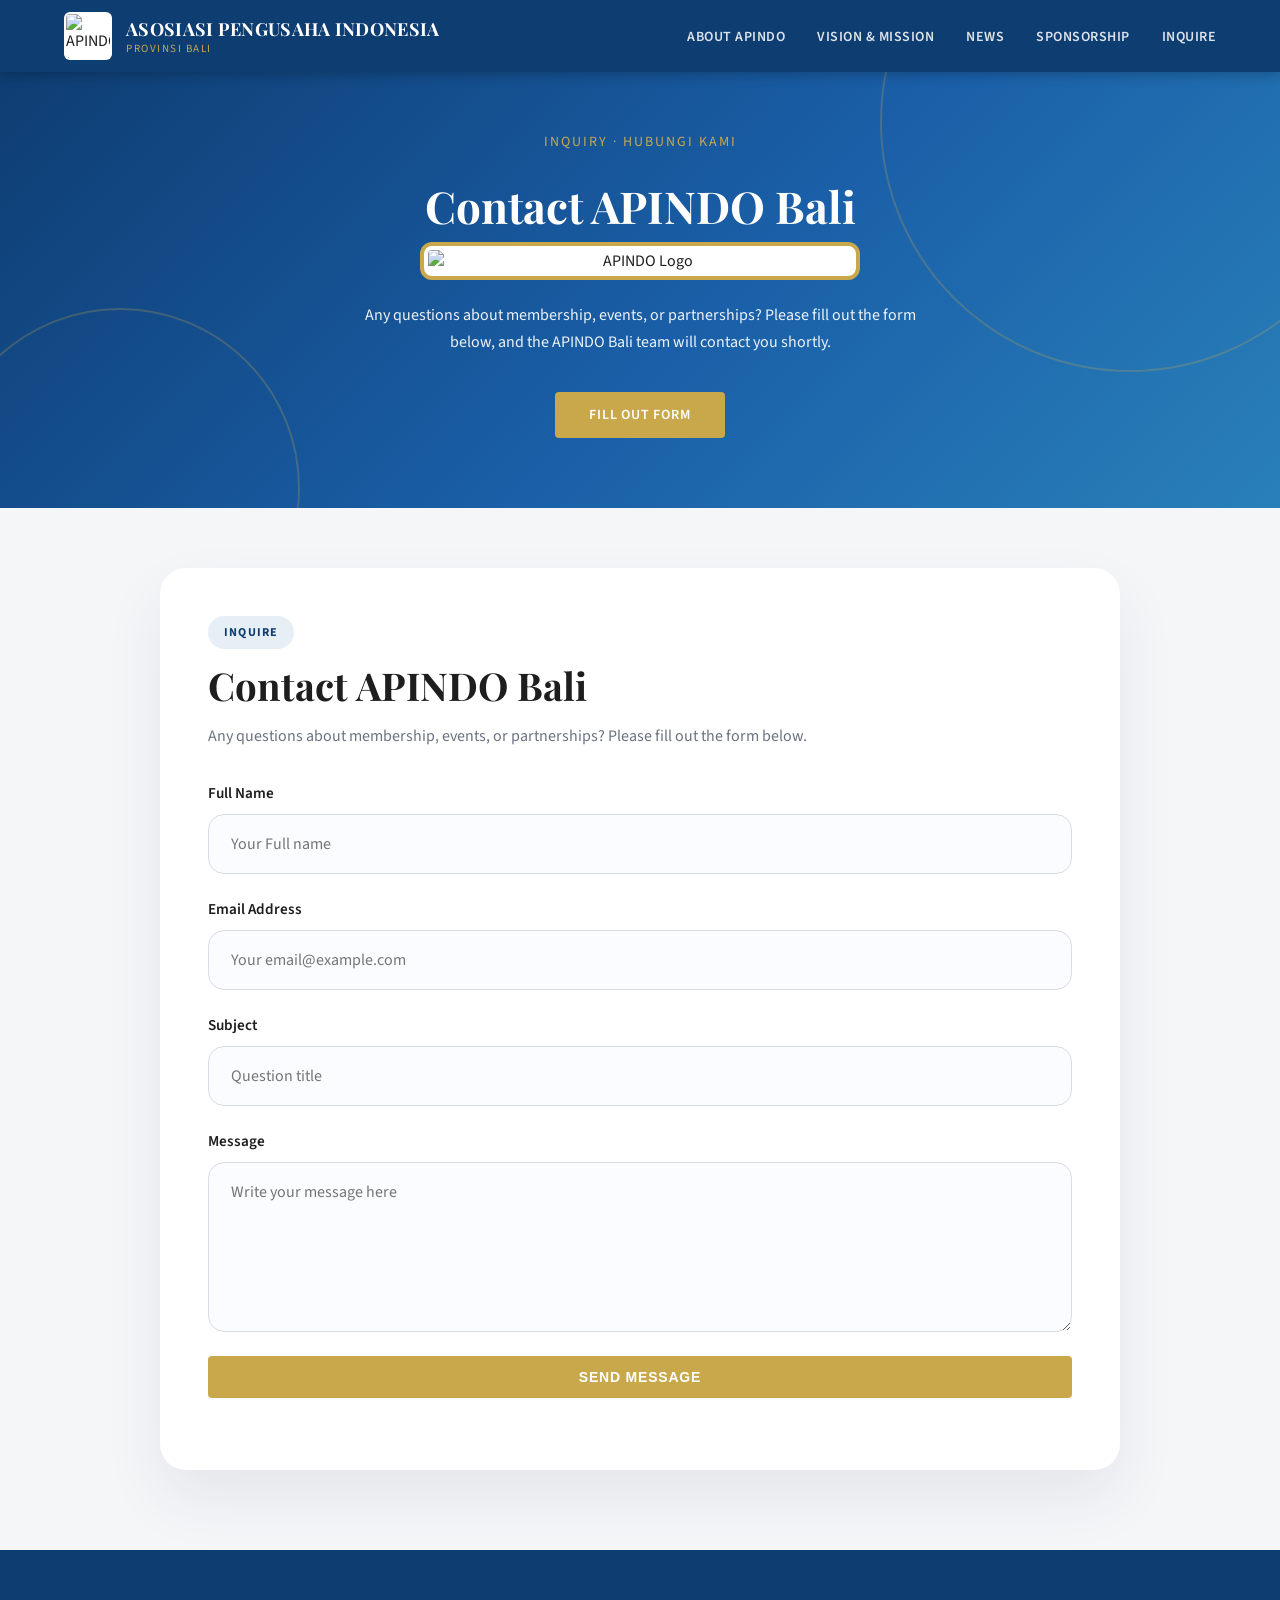
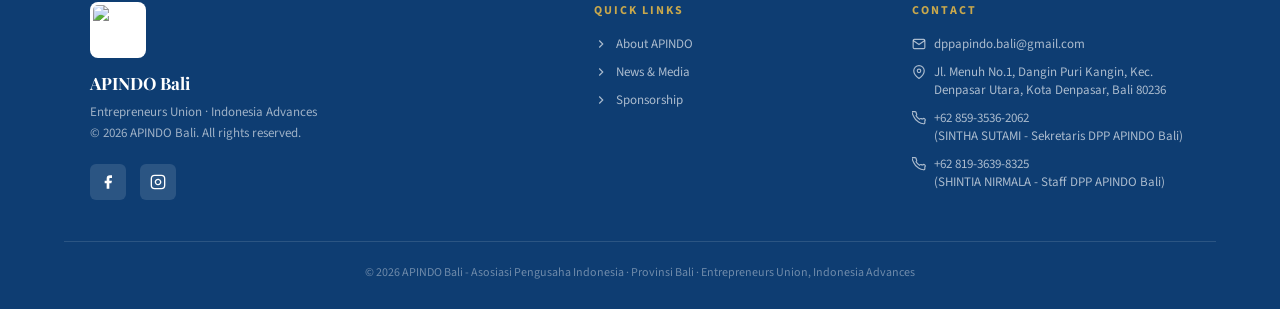
==== commit d0ec8c43: "Error Console Fix" ====
--- a/Inquire Page/index.html
+++ b/Inquire Page/index.html
@@ -24,7 +24,7 @@
     </div>
 
     <nav>
-      <a href="../Landing Page/index.html" class="nav-logo">
+      <a href="../Landing%20Page/index.html" class="nav-logo">
         <img src="../Asset/logo.png" alt="APINDO Logo" class="logo-img" />
         <div class="nav-name">
           <span>ASOSIASI PENGUSAHA INDONESIA</span>
@@ -37,30 +37,37 @@
           <a href="../Landing%20Page/index.html#what-we-do">About APINDO</a>
         </li>
         <li>
-          <a href="../Landing%20Page/index.html#vismis">Vision & Mission</a>
+          <a href="../Landing%20Page/index.html#visimisi">Vision & Mission</a>
         </li>
         <li><a href="../Landing%20Page/index.html#news">News</a></li>
         <li><a href="../SponsorshipPage/index.html">Sponsorship</a></li>
-        <li><a href="../Inquire Page/index.html">Inquire</a></li>
+        <li><a href="./index.html">Inquire</a></li>
       </ul>
 
-      <div class="hamburger" onclick="toggleMenu()" aria-label="Toggle menu">
+      <button
+        type="button"
+        class="hamburger"
+        onclick="toggleMenu()"
+        aria-label="Toggle menu"
+        aria-controls="mobileMenu"
+        aria-expanded="false"
+      >
         <span></span><span></span><span></span>
-      </div>
+      </button>
     </nav>
 
     <div class="mobile-menu" id="mobileMenu">
-      <a href="../Landing Page/index.html#what-we-do" onclick="toggleMenu()"
+      <a href="../Landing%20Page/index.html#what-we-do" onclick="toggleMenu()"
         >About APINDO</a
       >
-      <a href="../Landing Page/index.html#vismis" onclick="toggleMenu()"
+      <a href="../Landing%20Page/index.html#visimisi" onclick="toggleMenu()"
         >Vision & Mission</a
       >
-      <a href="../Landing Page/index.html#news" onclick="toggleMenu()">News</a>
+      <a href="../Landing%20Page/index.html#news" onclick="toggleMenu()">News</a>
       <a href="../SponsorshipPage/index.html" onclick="toggleMenu()"
         >Sponsorship</a
       >
-      <a href="../Inquire Page/index.html" onclick="toggleMenu()">Inquire</a>
+      <a href="./index.html" onclick="toggleMenu()">Inquire</a>
     </div>
 
     <section class="hero">
@@ -77,6 +84,7 @@
 
       <div class="hero-inner">
         <p class="tagline">Inquiry · Hubungi Kami</p>
+        <h1>Contact APINDO Bali</h1>
         <img
           src="../Asset/fullLogo_whitebg.png"
           alt="APINDO Logo"
@@ -165,8 +173,8 @@
       >
         <div class="success-modal__badge" aria-hidden="true">
           <svg viewBox="0 0 64 64" class="success-modal__icon">
-            <circle cx="32" cy="32" r="30" pathLength="100"></circle>
-            <path d="M19 33.5 28 42.5 45 24.5" pathLength="100"></path>
+            <circle cx="32" cy="32" r="30"></circle>
+            <path d="M19 33.5 28 42.5 45 24.5"></path>
           </svg>
         </div>
         <p class="success-modal__eyebrow">Message sent</p>
@@ -185,7 +193,7 @@
       </div>
     </div>
 
-    <footer id="contact">
+    <footer id="footer-contact">
       <div class="footer-grid">
         <div class="footer-brand">
           <img src="../Asset/logo.png" alt="APINDO Logo" class="footer-logo" />
--- a/Inquire Page/style.css
+++ b/Inquire Page/style.css
@@ -137,6 +137,8 @@
   gap: 5px;
   cursor: pointer;
   padding: 6px;
+  background: transparent;
+  border: 0;
 }
 
 .hamburger span {
@@ -238,6 +240,14 @@
   letter-spacing: 2px;
   text-transform: uppercase;
   margin-bottom: 28px;
+}
+
+.hero h1 {
+  font-family: 'Playfair Display', serif;
+  font-size: clamp(26px, 5vw, 44px);
+  color: #fff;
+  line-height: 1.18;
+  margin-bottom: 10px;
 }
 
 .hero p.desc {
@@ -467,10 +477,14 @@
   stroke-linejoin: round;
 }
 
-.success-modal__icon circle,
+.success-modal__icon circle {
+  stroke-dasharray: 188.5;
+  stroke-dashoffset: 188.5;
+}
+
 .success-modal__icon path {
-  stroke-dasharray: 100;
-  stroke-dashoffset: 100;
+  stroke-dasharray: 35;
+  stroke-dashoffset: 35;
 }
 
 .success-modal.is-open .success-modal__icon circle {
